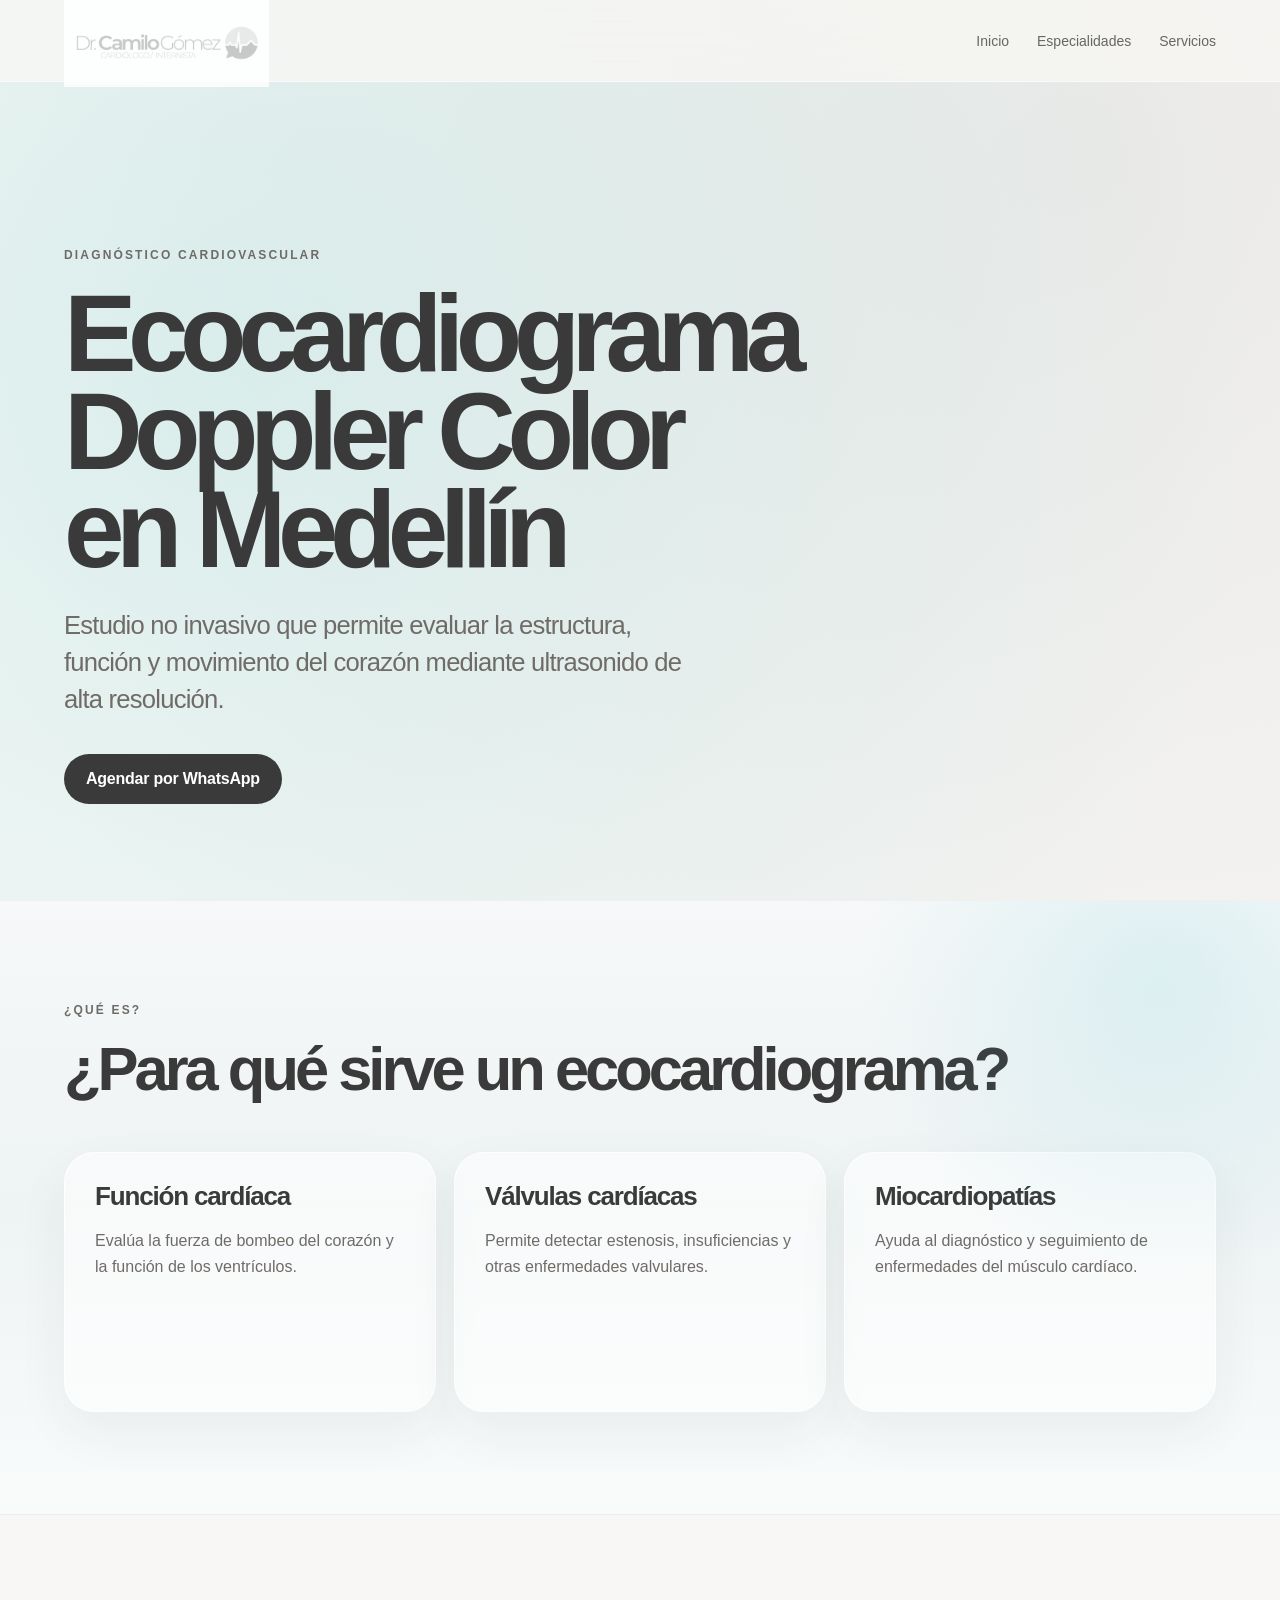
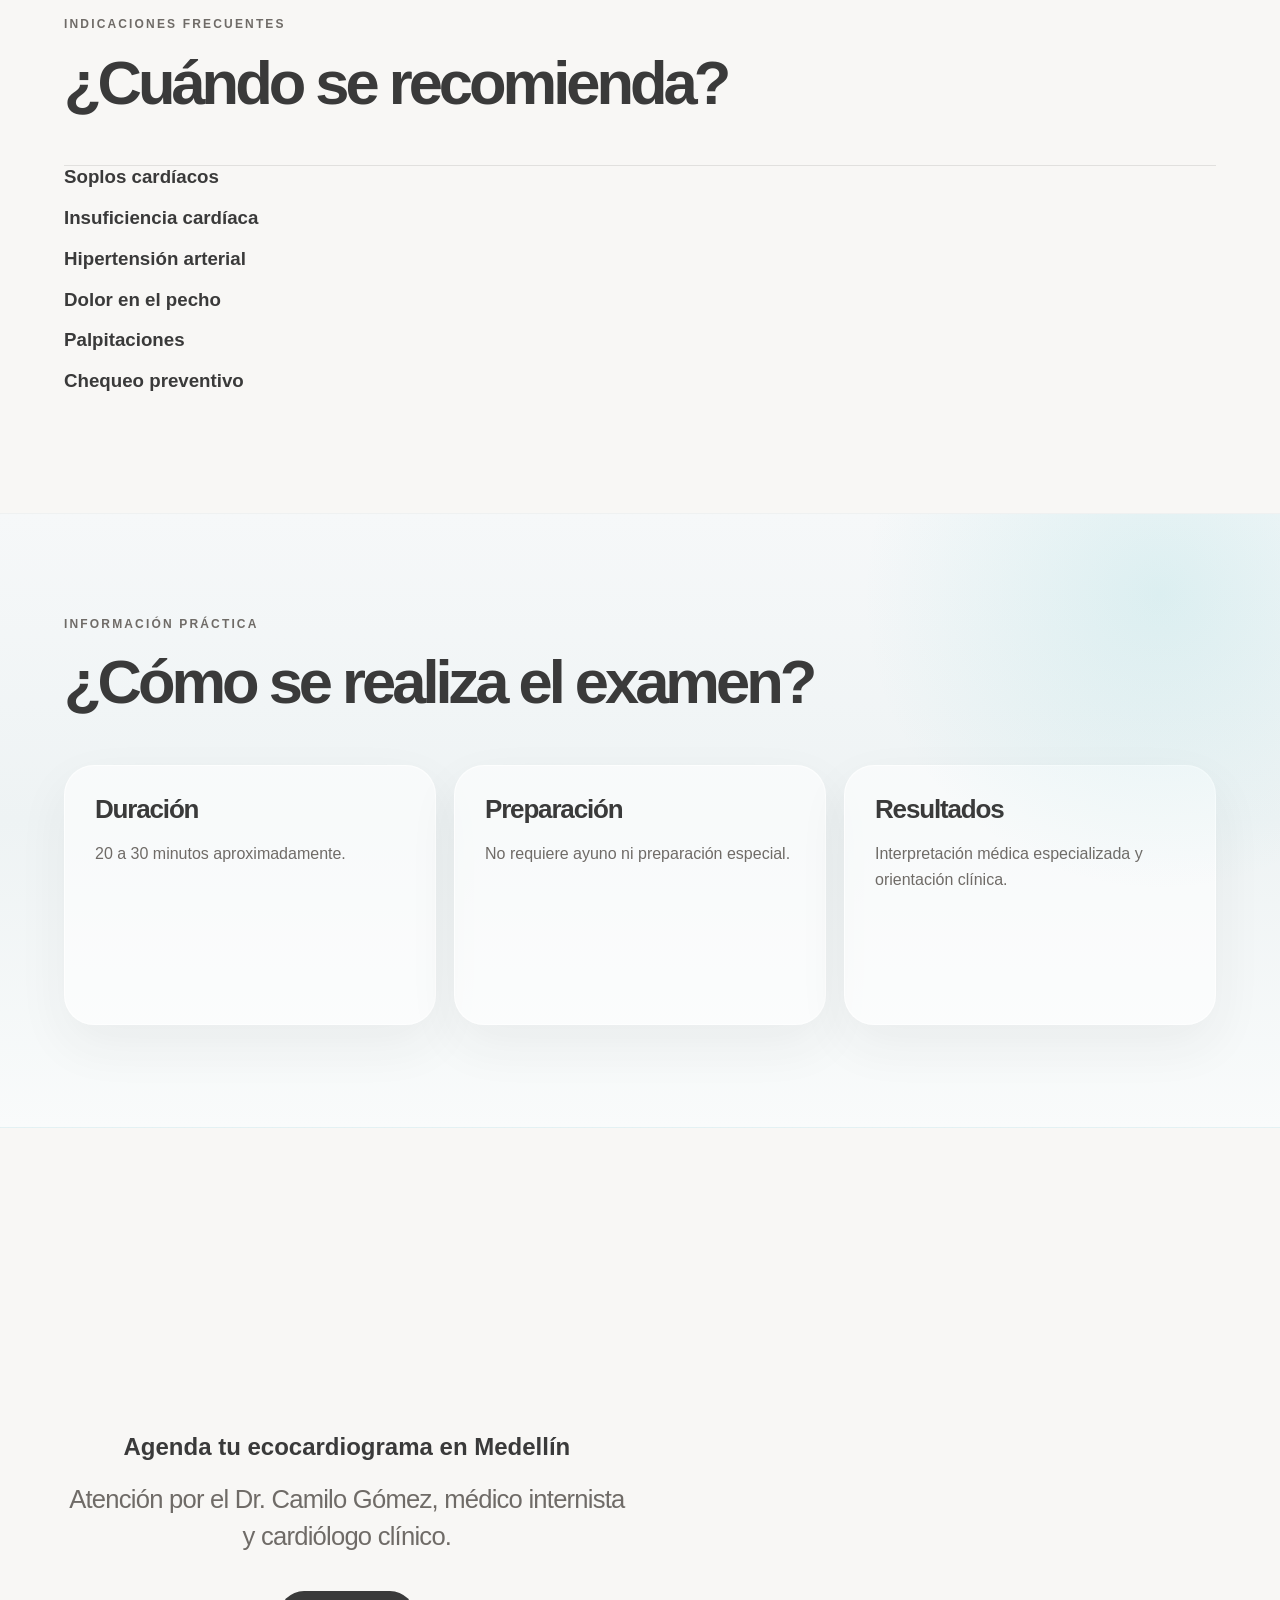
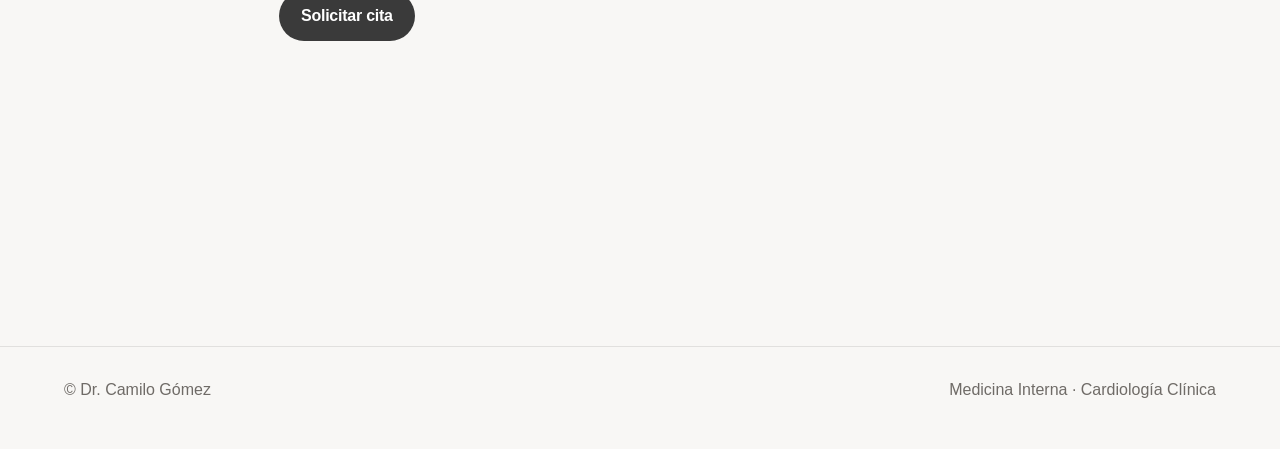
==== ecocardiograma-medellin/index.html @ d96308d3 "Agrega pagina de ecocardiograma" ====
<!DOCTYPE html>
<html lang="es">
<head>
  <meta charset="UTF-8">
  <meta name="viewport" content="width=device-width, initial-scale=1.0">

  <title>Ecocardiograma en Medellín | Dr. Camilo Gómez</title>
  <meta name="description"
        content="Ecocardiograma Doppler Color en Medellín realizado por el Dr. Camilo Gómez, cardiólogo clínico. Evaluación integral de la estructura y función del corazón.">

  <link rel="stylesheet" href="../styles.css">
</head>

<body>

<header class="nav">
  <a href="/" class="brand">
    <img src="../assets/logo-grafito.jpg" alt="Dr. Camilo Gómez">
  </a>

  <nav class="desktop-nav">
    <a href="/">Inicio</a>
    <a href="/#especialidades">Especialidades</a>
    <a href="/#servicios">Servicios</a>
  </nav>
</header>

<section class="hero" style="padding-top:160px;">
  <div class="hero-copy">
    <p class="eyebrow">Diagnóstico cardiovascular</p>

    <h1>Ecocardiograma Doppler Color en Medellín</h1>

    <p class="lead">
      Estudio no invasivo que permite evaluar la estructura, función y
      movimiento del corazón mediante ultrasonido de alta resolución.
    </p>

    <div class="hero-actions">
      <a href="https://wa.me/573052742623"
         class="btn primary"
         target="_blank">
        Agendar por WhatsApp
      </a>
    </div>
  </div>
</section>

<section class="leadership">
  <div class="section-head">
    <p class="eyebrow">¿Qué es?</p>
    <h2>¿Para qué sirve un ecocardiograma?</h2>
  </div>

  <div class="leadership-grid">

    <article class="info-card">
      <h3>Función cardíaca</h3>
      <p>
        Evalúa la fuerza de bombeo del corazón y la función de los ventrículos.
      </p>
    </article>

    <article class="info-card">
      <h3>Válvulas cardíacas</h3>
      <p>
        Permite detectar estenosis, insuficiencias y otras enfermedades valvulares.
      </p>
    </article>

    <article class="info-card">
      <h3>Miocardiopatías</h3>
      <p>
        Ayuda al diagnóstico y seguimiento de enfermedades del músculo cardíaco.
      </p>
    </article>

  </div>
</section>

<section class="specialties">
  <div class="section-head">
    <p class="eyebrow">Indicaciones frecuentes</p>
    <h2>¿Cuándo se recomienda?</h2>
  </div>

  <div class="specialty-list">

    <article class="specialty-card">
      <h3>Soplos cardíacos</h3>
    </article>

    <article class="specialty-card">
      <h3>Insuficiencia cardíaca</h3>
    </article>

    <article class="specialty-card">
      <h3>Hipertensión arterial</h3>
    </article>

    <article class="specialty-card">
      <h3>Dolor en el pecho</h3>
    </article>

    <article class="specialty-card">
      <h3>Palpitaciones</h3>
    </article>

    <article class="specialty-card">
      <h3>Chequeo preventivo</h3>
    </article>

  </div>
</section>

<section class="leadership">
  <div class="section-head">
    <p class="eyebrow">Información práctica</p>
    <h2>¿Cómo se realiza el examen?</h2>
  </div>

  <div class="leadership-grid">

    <article class="info-card">
      <h3>Duración</h3>
      <p>20 a 30 minutos aproximadamente.</p>
    </article>

    <article class="info-card">
      <h3>Preparación</h3>
      <p>No requiere ayuno ni preparación especial.</p>
    </article>

    <article class="info-card">
      <h3>Resultados</h3>
      <p>Interpretación médica especializada y orientación clínica.</p>
    </article>

  </div>
</section>

<section class="hero">
  <div class="hero-copy" style="text-align:center;">
    <h2>Agenda tu ecocardiograma en Medellín</h2>

    <p class="lead">
      Atención por el Dr. Camilo Gómez, médico internista y cardiólogo clínico.
    </p>

    <a href="https://wa.me/573052742623"
       class="btn primary"
       target="_blank">
      Solicitar cita
    </a>
  </div>
</section>

<footer class="footer">
  <p>© Dr. Camilo Gómez</p>
  <p>Medicina Interna · Cardiología Clínica</p>
</footer>

</body>
</html>
---- styles.css ----
:root {
  --ivory: #F8F7F5;
  --paper: #FCFBF8;
  --graphite: #3A3A3A;
  --soft: #6F6B67;
  --line: rgba(58, 58, 58, 0.12);
  --teal: #33C7C7;
  --teal-soft: rgba(51, 199, 199, 0.22);
  --shadow: 0 34px 90px rgba(38, 38, 38, 0.12);
}

* { box-sizing: border-box; }

html { scroll-behavior: smooth; }

body {
  margin: 0;
  font-family: -apple-system, BlinkMacSystemFont, "Inter", "Segoe UI", sans-serif;
  color: var(--graphite);
  background:
    radial-gradient(circle at 18% 10%, rgba(51,199,199,.14), transparent 30%),
    radial-gradient(circle at 86% 4%, rgba(58,58,58,.07), transparent 34%),
    var(--ivory);
  overflow-x: hidden;
}

.grain {
  position: fixed;
  inset: 0;
  pointer-events: none;
  opacity: .032;
  z-index: 40;
  background-image: url("data:image/svg+xml,%3Csvg viewBox='0 0 180 180' xmlns='http://www.w3.org/2000/svg'%3E%3Cfilter id='n'%3E%3CfeTurbulence type='fractalNoise' baseFrequency='.75' numOctaves='3' stitchTiles='stitch'/%3E%3C/filter%3E%3Crect width='100%25' height='100%25' filter='url(%23n)'/%3E%3C/svg%3E");
}

.nav {
  position: sticky;
  top: 0;
  z-index: 30;
  height: 82px;
  padding: 0 clamp(22px, 5vw, 72px);
  display: flex;
  align-items: center;
  justify-content: space-between;
  backdrop-filter: blur(22px);
  background: rgba(248, 247, 245, .74);
  border-bottom: 1px solid rgba(255,255,255,.52);
}

.brand {
  display: block;
  width: clamp(160px, 16vw, 246px);
  opacity: .82;
}

.brand img {
  width: 100%;
  display: block;
}

.desktop-nav {
  display: flex;
  align-items: center;
  gap: 28px;
}

.desktop-nav a {
  color: var(--graphite);
  text-decoration: none;
  font-size: 14px;
  opacity: .76;
}

.desktop-nav a:hover { opacity: 1; }

.nav-cta {
  padding: 10px 16px;
  border-radius: 999px;
  background: var(--graphite);
  color: white !important;
  opacity: 1 !important;
}

.hero {
  min-height: calc(100vh - 82px);
  padding: clamp(42px, 7vw, 96px) clamp(22px, 5vw, 72px);
  display: grid;
  grid-template-columns: 1.04fr .96fr;
  gap: clamp(28px, 5vw, 80px);
  align-items: center;
}

.eyebrow {
  margin: 0 0 22px;
  color: var(--soft);
  font-size: 12px;
  line-height: 1.2;
  letter-spacing: .18em;
  text-transform: uppercase;
  font-weight: 760;
}

h1, h2, h3, p { margin-top: 0; }

h1 {
  max-width: 920px;
  margin-bottom: 28px;
  font-size: clamp(54px, 8.5vw, 116px);
  line-height: .9;
  letter-spacing: -.078em;
  font-weight: 680;
  text-wrap: balance;
}

.lead {
  max-width: 650px;
  color: var(--soft);
  font-size: clamp(19px, 2vw, 26px);
  line-height: 1.45;
  letter-spacing: -.03em;
  margin-bottom: 36px;
}

.hero-actions {
  display: flex;
  gap: 14px;
  flex-wrap: wrap;
}

.btn {
  min-height: 50px;
  padding: 0 22px;
  border-radius: 999px;
  display: inline-flex;
  align-items: center;
  justify-content: center;
  text-decoration: none;
  font-weight: 680;
  letter-spacing: -.015em;
  transition: transform .28s ease, box-shadow .28s ease, background .28s ease;
}

.btn:hover {
  transform: translateY(-2px);
  box-shadow: 0 18px 48px rgba(58,58,58,.12);
}

.primary {
  background: var(--graphite);
  color: white;
}

.secondary {
  color: var(--graphite);
  background: rgba(255,255,255,.68);
  border: 1px solid rgba(255,255,255,.7);
}

.large {
  min-height: 58px;
  padding: 0 30px;
}

.hero-orbit {
  position: relative;
  min-height: 570px;
  display: grid;
  place-items: center;
}

.aurora {
  position: absolute;
  width: min(42vw, 520px);
  aspect-ratio: 1;
  border-radius: 50%;
  background:
    radial-gradient(circle at 34% 28%, rgba(255,255,255,.86), transparent 18%),
    radial-gradient(circle at 70% 74%, rgba(51,199,199,.78), transparent 24%),
    linear-gradient(135deg, rgba(58,58,58,.94), rgba(51,199,199,.56), rgba(255,255,255,.52));
  box-shadow:
    inset -50px -60px 120px rgba(58,58,58,.20),
    0 48px 110px rgba(58,58,58,.15),
    0 24px 80px rgba(51,199,199,.18);
  filter: saturate(.98);
  animation: breathe 7.5s ease-in-out infinite;
}

.glass-card {
  position: relative;
  width: min(92%, 440px);
  padding: 34px;
  border-radius: 34px;
  background: rgba(255,255,255,.56);
  border: 1px solid rgba(255,255,255,.68);
  backdrop-filter: blur(30px);
  box-shadow: var(--shadow);
}

.glass-card p {
  color: var(--soft);
  font-size: 13px;
  font-weight: 720;
  margin-bottom: 14px;
}

.glass-card h2 {
  font-size: 36px;
  line-height: 1;
  letter-spacing: -.055em;
  font-weight: 670;
  margin-bottom: 32px;
}

.mini-grid {
  display: grid;
  grid-template-columns: repeat(3, 1fr);
  gap: 11px;
  padding-top: 18px;
  border-top: 1px solid var(--line);
}

.mini-grid span {
  color: var(--soft);
  font-size: 13px;
}

.doctor-section {
  padding: 9vw clamp(22px, 5vw, 72px);
  display: grid;
  grid-template-columns: .86fr 1.14fr;
  gap: clamp(30px, 6vw, 92px);
  align-items: center;
}

.doctor-image {
  min-height: 620px;
  border-radius: 42px;
  overflow: hidden;
  box-shadow: var(--shadow);
  background: #eee;
}

.doctor-image img {
  width: 100%;
  height: 100%;
  min-height: 620px;
  object-fit: cover;
  object-position: center top;
  display: block;
}

.doctor-copy h2,
.section-head h2,
.final-cta h2 {
  font-size: clamp(40px, 4.8vw, 64px);
  line-height: .94;
  letter-spacing: -.065em;
  font-weight: 670;
}

.doctor-copy p {
  max-width: 760px;
  color: var(--soft);
  font-size: 19px;
  line-height: 1.7;
}

.credentials {
  margin-top: 30px;
  display: flex;
  flex-wrap: wrap;
  gap: 10px;
}

.credentials span {
  padding: 10px 14px;
  border-radius: 999px;
  background: rgba(255,255,255,.64);
  border: 1px solid rgba(255,255,255,.7);
  color: var(--graphite);
  font-size: 14px;
}

.leadership,
.specialties,
.testimonials {
  padding: 8vw clamp(22px, 5vw, 72px);
}
.leadership {
  background: linear-gradient(
    180deg,
#f6f8f9 0%,
#eef3f4 50%,
#f9fbfb 100%
  );

  border-top: 1px solid rgba(58,58,58,.05);
  border-bottom: 1px solid rgba(73,190,198,.10);

  position: relative;
  overflow: hidden;
}

.leadership::before {
  content: "";
  position: absolute;
  top: -220px;
  right: -180px;
  width: 600px;
  height: 600px;

  background: radial-gradient(
    circle,
    rgba(73,190,198,.14) 0%,
    rgba(73,190,198,0) 70%
  );

  pointer-events: none;
}

.section-head {
  max-width: 1200px;
  margin-bottom: 54px;
}
.section-head > p:not(.eyebrow) {
  max-width: 1000px;
  margin-top: 18px;
  font-size: 18px;
  line-height: 1.8;
  color: var(--soft);
  font-weight: 400;
}
.leadership-grid,
.testimonial-grid {
  display: grid;
  grid-template-columns: repeat(3, 1fr);
  gap: 18px;
}

.info-card,
.testimonial {
  min-height: 260px;
  padding: 30px;
  border-radius: 30px;
  background: rgba(255,255,255,.58);
  border: 1px solid rgba(255,255,255,.68);
  box-shadow: 0 20px 52px rgba(58,58,58,.06);
}
.info-card {
  transition: transform .35s ease, box-shadow .35s ease, background .35s ease;
  cursor: default;
}

.info-card:hover {
  transform: translateY(-6px) scale(1.025);
  background: rgba(255,255,255,.78);
  box-shadow: 0 30px 80px rgba(58,58,58,.12);
  border-color: rgba(73,190,198,.25);
}

.info-card h3 {
  font-size: 26px;
  line-height: 1.05;
  letter-spacing: -.045em;
  margin-bottom: 18px;
}

.info-card p,
.specialty p,
.testimonial p {
  color: var(--soft);
  line-height: 1.65;
}

.specialty-list {
  border-top: 1px solid var(--line);
}

..specialty {
  display: grid;
  grid-template-columns: 70px minmax(360px, 0.9fr) minmax(420px, 1.1fr);
  gap: 34px;
  align-items: start;
  padding: 46px 28px;
  border-bottom: 1px solid var(--line);
  border-radius: 28px;
  transition: transform .35s ease, box-shadow .35s ease, background .35s ease;
  cursor: default;
}
.specialty:hover {
  transform: translateY(-10px) scale(1.015);
  background: rgba(255,255,255,.92);
  box-shadow: 0 32px 80px rgba(58,58,58,.12);
}
.specialty span {
  color: var(--teal);
  font-weight: 800;
}

.specialty h3 {
  font-size: clamp(28px, 3.6vw, 52px);
  line-height: 1;
  letter-spacing: -.055em;
  margin-bottom: 0;
}

.testimonial p {
  font-size: 22px;
  line-height: 1.35;
  letter-spacing: -.035em;
}

.testimonial footer {
  margin-top: 28px;
  color: var(--soft);
  font-size: 14px;
}

.final-cta {
  margin: 5vw clamp(22px, 5vw, 72px) 8vw;
  padding: clamp(50px, 8vw, 92px);
  text-align: center;
  border-radius: 46px;
  background:
    radial-gradient(circle at 50% 0%, rgba(51,199,199,.18), transparent 42%),
    rgba(255,255,255,.60);
  border: 1px solid rgba(255,255,255,.70);
  box-shadow: 0 22px 70px rgba(58,58,58,.08);
}

.final-cta h2 {
  max-width: 860px;
  margin-left: auto;
  margin-right: auto;
  margin-bottom: 34px;
}

.footer {
  padding: 34px clamp(22px, 5vw, 72px);
  display: flex;
  justify-content: space-between;
  gap: 20px;
  color: var(--soft);
  border-top: 1px solid var(--line);
}

.reveal {
  opacity: 0;
  transform: translateY(28px);
  transition: opacity .85s ease, transform .85s cubic-bezier(.2,.8,.2,1);
}

.reveal.visible {
  opacity: 1;
  transform: translateY(0);
}
.doctor-image.reveal {
  opacity: 0;
  transform: translateY(44px) scale(.96);
}

.doctor-image.reveal.visible {
  opacity: 1;
  transform: translateY(0) scale(1);
}

.delay-1 { transition-delay: .20s; }
.delay-2 { transition-delay: .50s; }
.delay-3 { transition-delay: .80s; }
.specialty.reveal.visible:hover {
  transform: translateY(-2px) scale(1.004);
  background: rgba(255,255,255,.80);
  box-shadow: 0 14px 32px rgba(58,58,58,.06);
}
@keyframes breathe {
  0%, 100% { transform: translateY(0) scale(1) rotate(0deg); }
  50% { transform: translateY(-20px) scale(1.025) rotate(3deg); }
}
.services {
  position: relative;
  padding: 8vw clamp(22px, 5vw, 72px);
}

.services-list {
  display: grid;
  grid-template-columns: repeat(2, 1fr);
  gap: 18px;
}

.service-item {
  display: flex;
  align-items: center;
  gap: 16px;
  padding: 22px 26px;
  border-radius: 24px;
  text-decoration: none;
  color: var(--graphite);
  background: rgba(255,255,255,.72);
  border: 1px solid rgba(58,58,58,.08);
  transition: transform .35s ease, box-shadow .35s ease, background .35s ease;
}

.service-icon {
  width: 44px;
  height: 44px;
  border-radius: 999px;
  background: rgba(73,190,198,.10);
  color: var(--teal);
  display: flex;
  align-items: center;
  justify-content: center;
  font-size: 30px;
  line-height: 1;
  transition: .35s ease;
}

.service-item p {
  margin: 0;
  font-size: 18px;
  font-weight: 600;
}

.service-item:hover {
  transform: translateY(-4px);
  background: rgba(255,255,255,.92);
  box-shadow: 0 20px 50px rgba(58,58,58,.08);
}
.service-item:hover .service-icon {
  transform: scale(1.08);
  background: rgba(73,190,198,.16);
  color: var(--graphite);
}

.service-item:hover .service-icon svg {
  stroke: var(--graphite);
  transform: scale(1.08);
}

.service-arrow {
  margin-left: auto;
  color: var(--teal);
  font-size: 26px;
  transition: transform .35s ease, color .35s ease;
  
}

.service-item:hover .service-arrow {
  transform: translateX(6px);
}

@media (max-width: 940px) {
  .services-list {
  grid-template-columns: 1fr;
  }
  .desktop-nav a:not(.nav-cta) { display: none; 
  }
  .hero,
  .doctor-section {
    grid-template-columns: 1fr;
  }
  .hero-orbit {
    min-height: 430px;
  }
  .aurora {
    width: min(82vw, 430px);
  }
  .leadership-grid,
  .testimonial-grid {
    grid-template-columns: 1fr;
  }
  .specialty {
    grid-template-columns: 1fr;
    gap: 10px;
  }
  .doctor-image,
  .doctor-image img {
    min-height: 520px;
  }
  .footer {
    flex-direction: column;
  }
}

@media (max-width: 560px) {
  .nav {
    padding: 0 18px;
    height: 74px;
  }
  .brand {
    width: 150px;
  }
  .hero {
    min-height: auto;
    padding: 52px 18px 70px;
  }
  h1 {
    font-size: 54px;
  }
  .lead {
    font-size: 19px;
  }
  .hero-actions {
    flex-direction: column;
  }
  .btn {
    width: 100%;
  }
  .doctor-section,
  .leadership,
  .specialties,
  .services {
  position: relative;
  padding: 8vw clamp(22px, 5vw, 72px);
}

.services-list {
  display: grid;
  grid-template-columns: repeat(2, 1fr);
  gap: 18px;
}

.service-item {
  display: flex;
  align-items: center;
  gap: 16px;
  padding: 22px 26px;
  border-radius: 24px;
  text-decoration: none;
  color: var(--graphite);
  background: rgba(255,255,255,.55);
  border: 1px solid rgba(255,255,255,.6);
  transition: all .35s ease;
}

.service-item span {
  font-size: 26px;
}

.service-item p {
  margin: 0;
  font-size: 18px;
  font-weight: 600;
}

.service-item:hover {
  transform: translateY(-4px);
  background: rgba(255,255,255,.82);
  box-shadow: 0 20px 50px rgba(58,58,58,.08);
}
  .testimonials {
    padding-left: 18px;
    padding-right: 18px;
  }
  .doctor-image,
  .doctor-image img {
    min-height: 460px;
  }
  .final-cta {
    margin-left: 18px;
    margin-right: 18px;
    border-radius: 32px;
  }
}
.service-icon {
  width: 28px;
  height: 28px;
  display: flex;
  align-items: center;
  justify-content: center;
  color: var(--graphite);
  flex-shrink: 0;
}

.service-icon svg {
  display: block;
  width: 24px;
  height: 24px;
  stroke: currentColor;
}
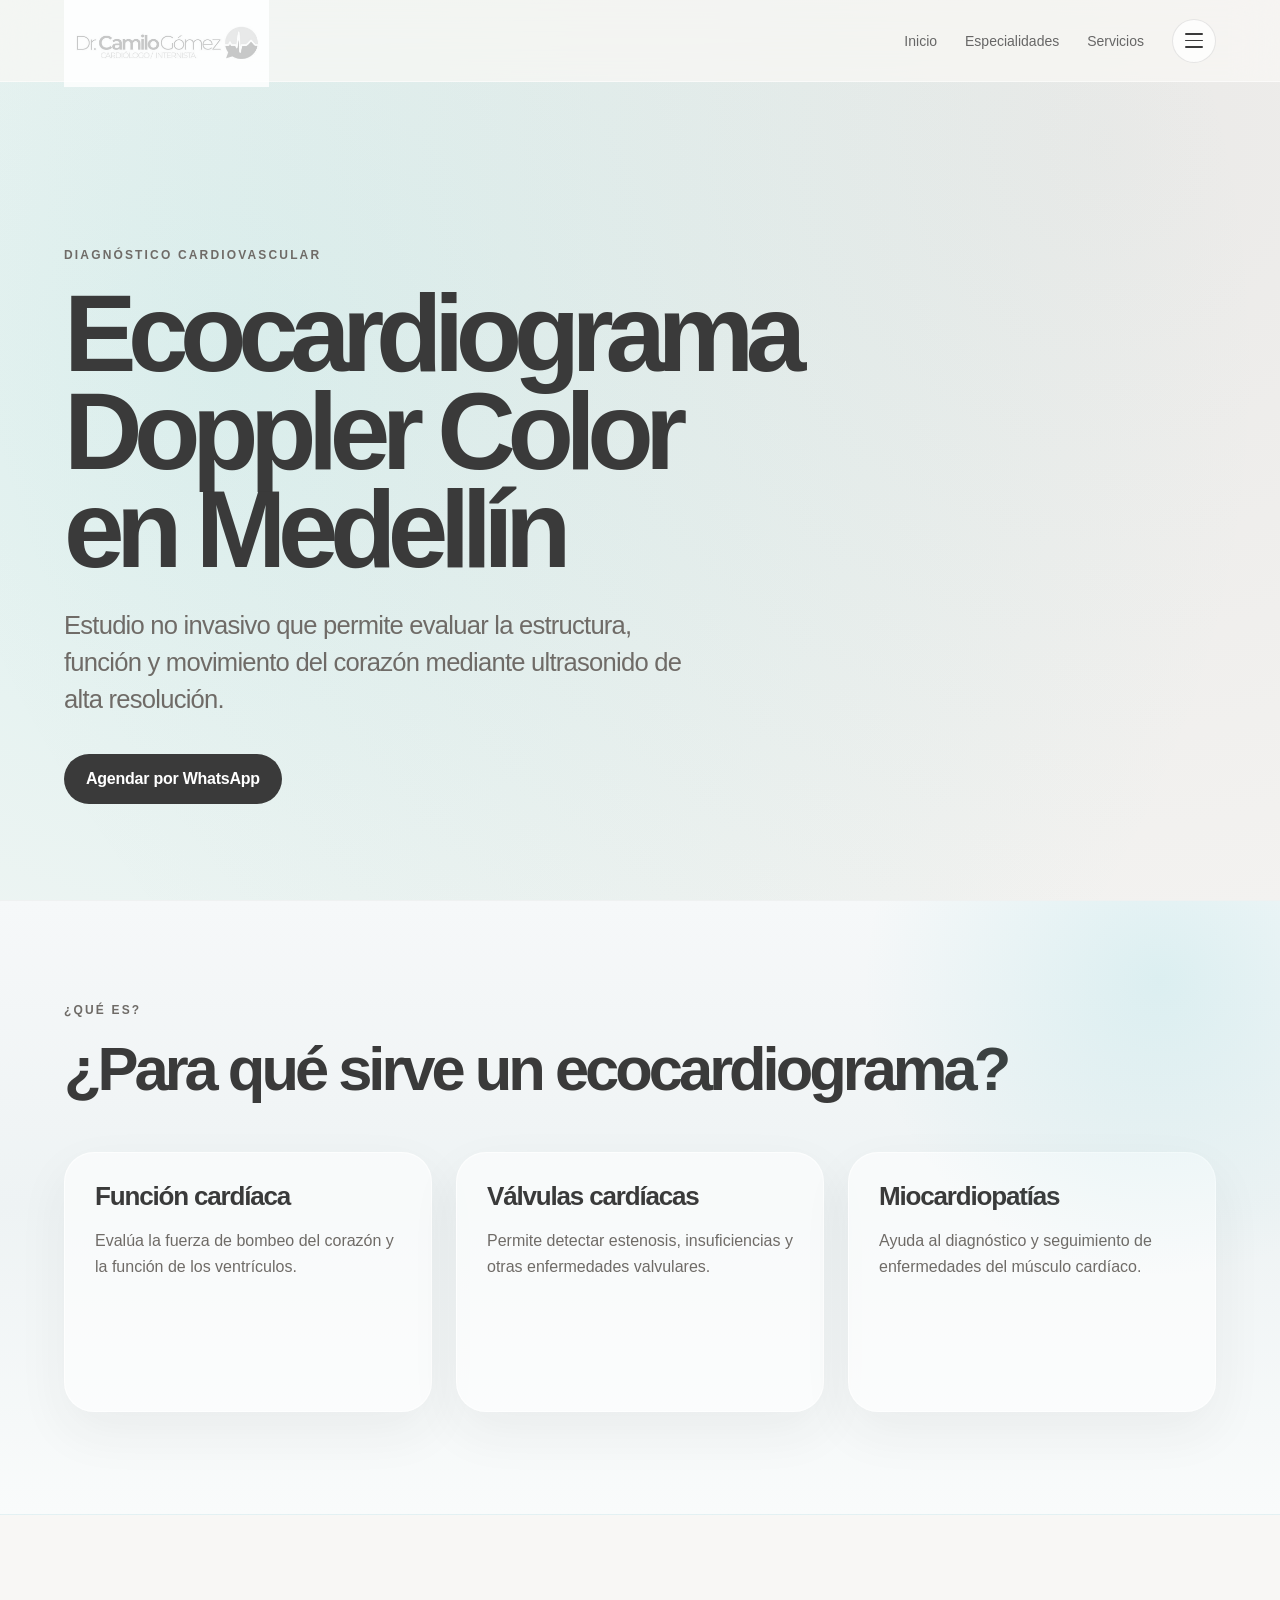
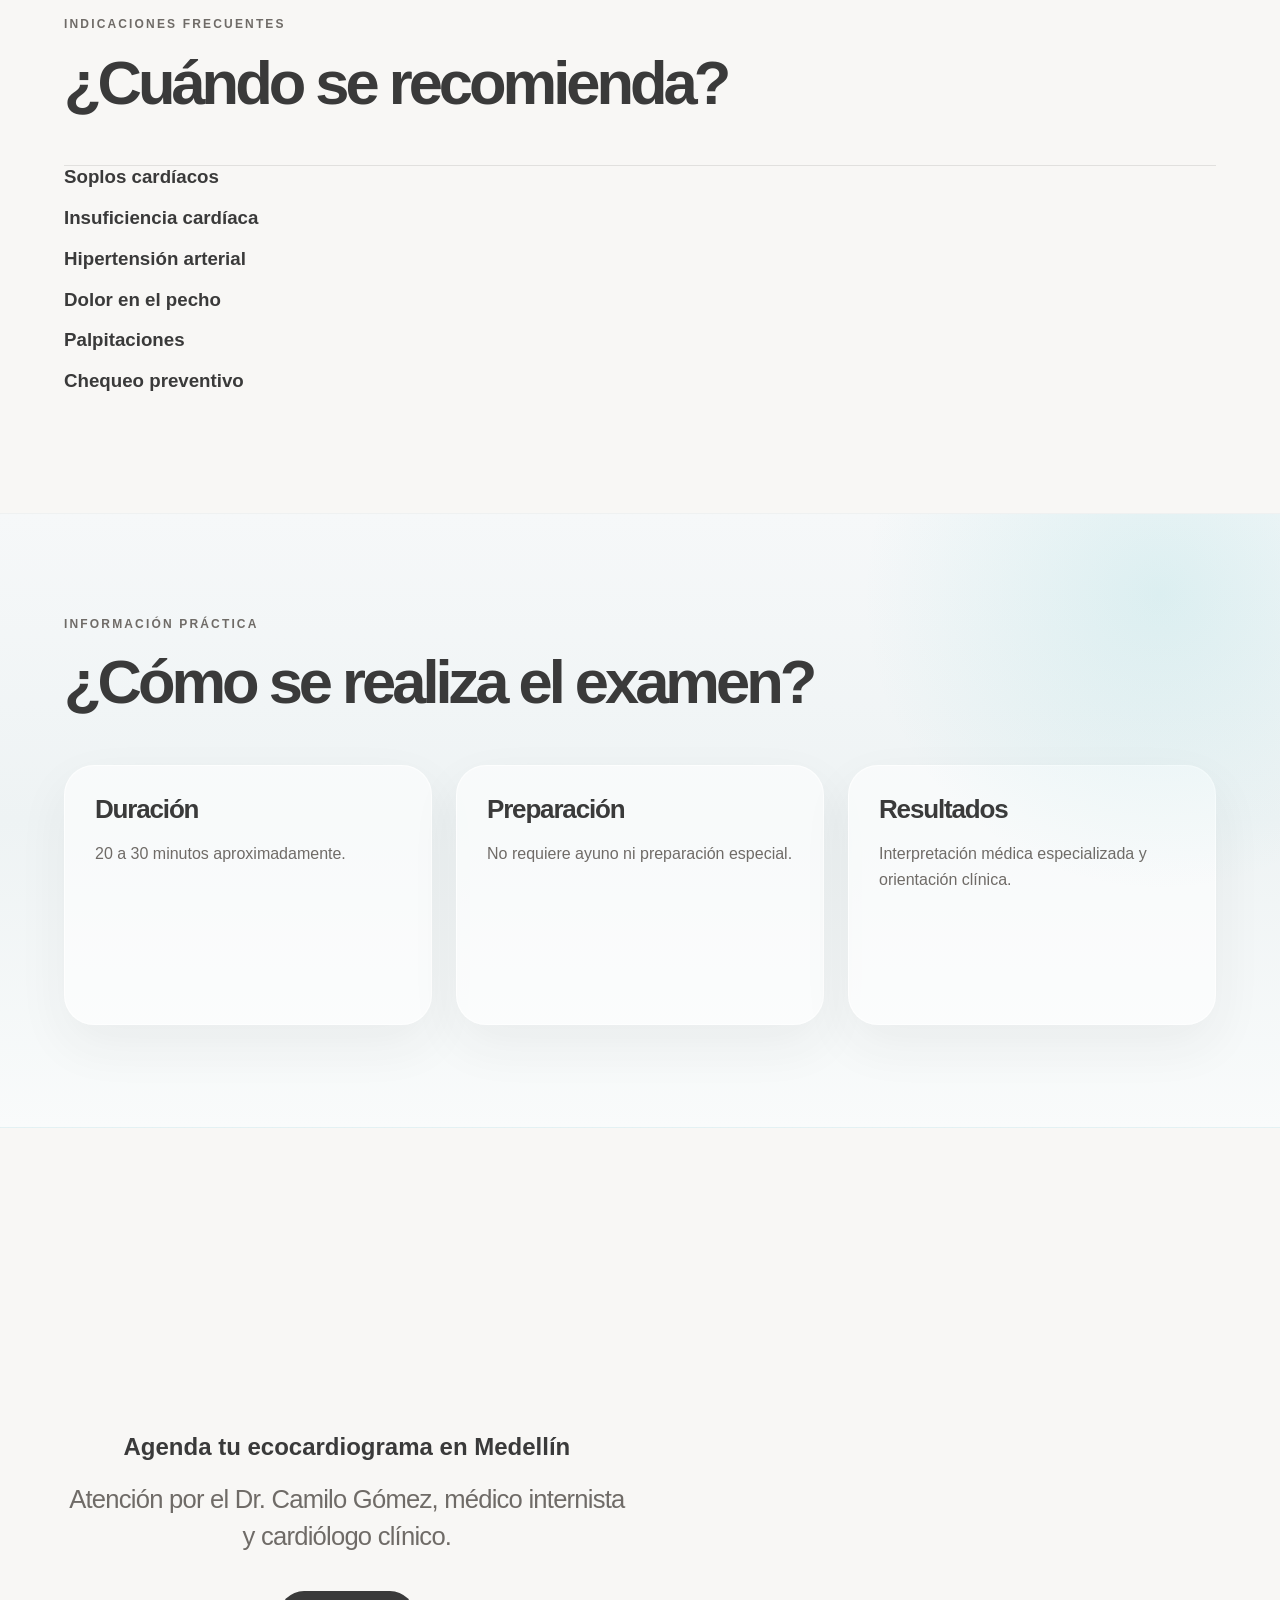
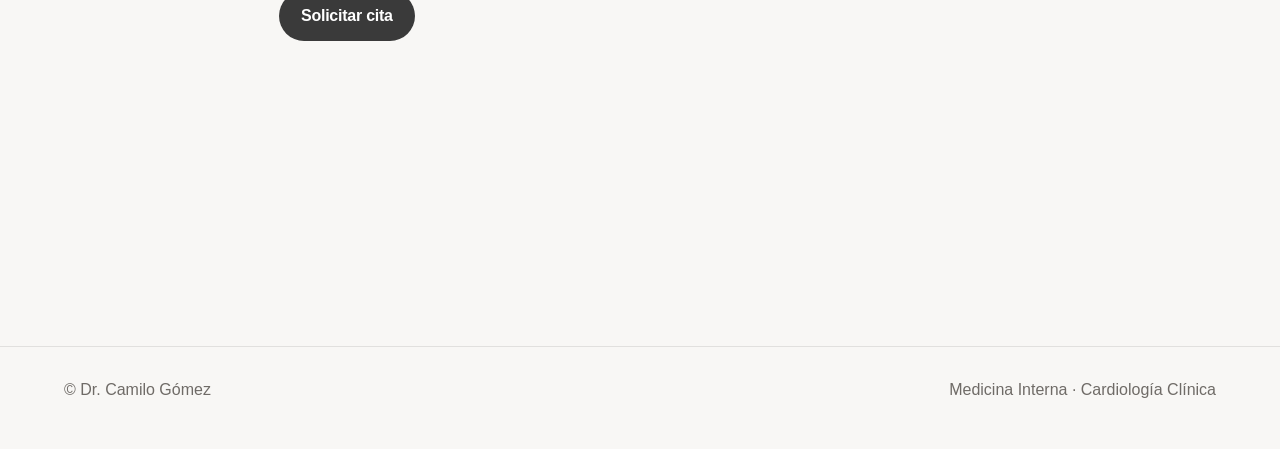
==== commit 05a21722: "Menú lateral de tres rayitas en todas las páginas" ====
--- a/ecocardiograma-medellin/index.html
+++ b/ecocardiograma-medellin/index.html
@@ -160,5 +160,6 @@
   <p>Medicina Interna · Cardiología Clínica</p>
 </footer>
 
+<script src="/menu.js" defer></script>
 </body>
 </html>
--- a/styles.css
+++ b/styles.css
@@ -330,11 +330,11 @@
   color: var(--soft);
   font-weight: 400;
 }
-.leadership-grid,
-.testimonial-grid {
-  display: grid;
-  grid-template-columns: repeat(3, 1fr);
-  gap: 18px;
+.leadership-grid {
+    display: grid;
+    grid-template-columns: repeat(3, minmax(0, 1fr));
+    gap: 24px;
+    align-items: stretch;
 }
 
 .info-card,
@@ -376,7 +376,7 @@
   border-top: 1px solid var(--line);
 }
 
-..specialty {
+.specialty {
   display: grid;
   grid-template-columns: 70px minmax(360px, 0.9fr) minmax(420px, 1.1fr);
   gap: 34px;
@@ -676,4 +676,67 @@
   width: 24px;
   height: 24px;
   stroke: currentColor;
-}+}
+@media (max-width: 900px) {
+    .leadership-grid {
+        grid-template-columns: 1fr;
+    }
+}
+.footer a {
+  color: inherit;
+  text-decoration: underline;
+  text-underline-offset: 3px;
+}
+.footer p:last-child {
+  text-align: right;
+}
+@media (max-width: 760px) {
+  .footer { flex-direction: column; }
+  .footer p:last-child { text-align: left; }
+}
+@media (max-width: 940px) {
+  .services-list { grid-template-columns: minmax(0, 1fr); }
+  .service-item p { min-width: 0; }
+}
+
+/* ===== Menú lateral (tres rayitas) ===== */
+.menu-toggle {
+  width: 44px; height: 44px;
+  display: inline-flex; flex-direction: column; justify-content: center; align-items: center; gap: 5px;
+  border: 1px solid var(--line); border-radius: 999px;
+  background: rgba(255,255,255,.7); cursor: pointer; padding: 0;
+}
+.menu-toggle span { display: block; width: 18px; height: 1.6px; background: var(--graphite); border-radius: 2px; }
+.menu-toggle:hover { background: #fff; }
+.menu-toggle:focus-visible, .menu-close:focus-visible, .menu-sheet a:focus-visible { outline: 2px solid var(--teal); outline-offset: 3px; }
+.menu-lock, .menu-lock body { overflow: hidden; }
+.menu-panel { position: fixed; inset: 0; z-index: 100; }
+.menu-backdrop { position: absolute; inset: 0; background: rgba(38,38,38,.28); opacity: 0; transition: opacity .25s ease; }
+.menu-sheet {
+  position: absolute; top: 0; right: 0; bottom: 0;
+  width: min(420px, 100%); overflow-y: auto;
+  padding: 22px 28px 32px;
+  background: var(--ivory);
+  box-shadow: -30px 0 80px rgba(38,38,38,.14);
+  transform: translateX(100%); transition: transform .25s ease;
+  display: flex; flex-direction: column;
+}
+.menu-panel.is-open .menu-backdrop { opacity: 1; }
+.menu-panel.is-open .menu-sheet { transform: translateX(0); }
+.menu-top { display: flex; justify-content: space-between; align-items: center; margin-bottom: 8px; }
+.menu-title { font-size: 12px; font-weight: 700; letter-spacing: .18em; text-transform: uppercase; color: var(--soft); }
+.menu-close { width: 44px; height: 44px; border: 1px solid var(--line); border-radius: 999px; background: #fff; font-size: 26px; line-height: 1; color: var(--graphite); cursor: pointer; }
+.menu-group { margin: 22px 0 6px; font-size: 12px; font-weight: 700; letter-spacing: .18em; text-transform: uppercase; color: #127A80; }
+.menu-sheet ul { list-style: none; margin: 0; padding: 0; }
+.menu-sheet li a {
+  display: block; padding: 11px 0; border-bottom: 1px solid var(--line);
+  color: var(--graphite); text-decoration: none; font-size: 17px; line-height: 1.3;
+}
+.menu-sheet li a:hover { color: #127A80; }
+.menu-sheet li a[aria-current="page"] { font-weight: 700; }
+.menu-foot { margin-top: auto; padding-top: 28px; display: flex; flex-direction: column; gap: 10px; }
+.menu-foot .menu-wa { text-align: center; }
+.menu-foot p { margin: 6px 0 0; color: var(--soft); font-size: 14px; line-height: 1.5; }
+.menu-maps { color: var(--graphite); font-size: 14px; }
+@media (prefers-reduced-motion: reduce) { .menu-sheet, .menu-backdrop { transition: none; } }
+@media (max-width: 560px) { .desktop-nav { gap: 10px; } }
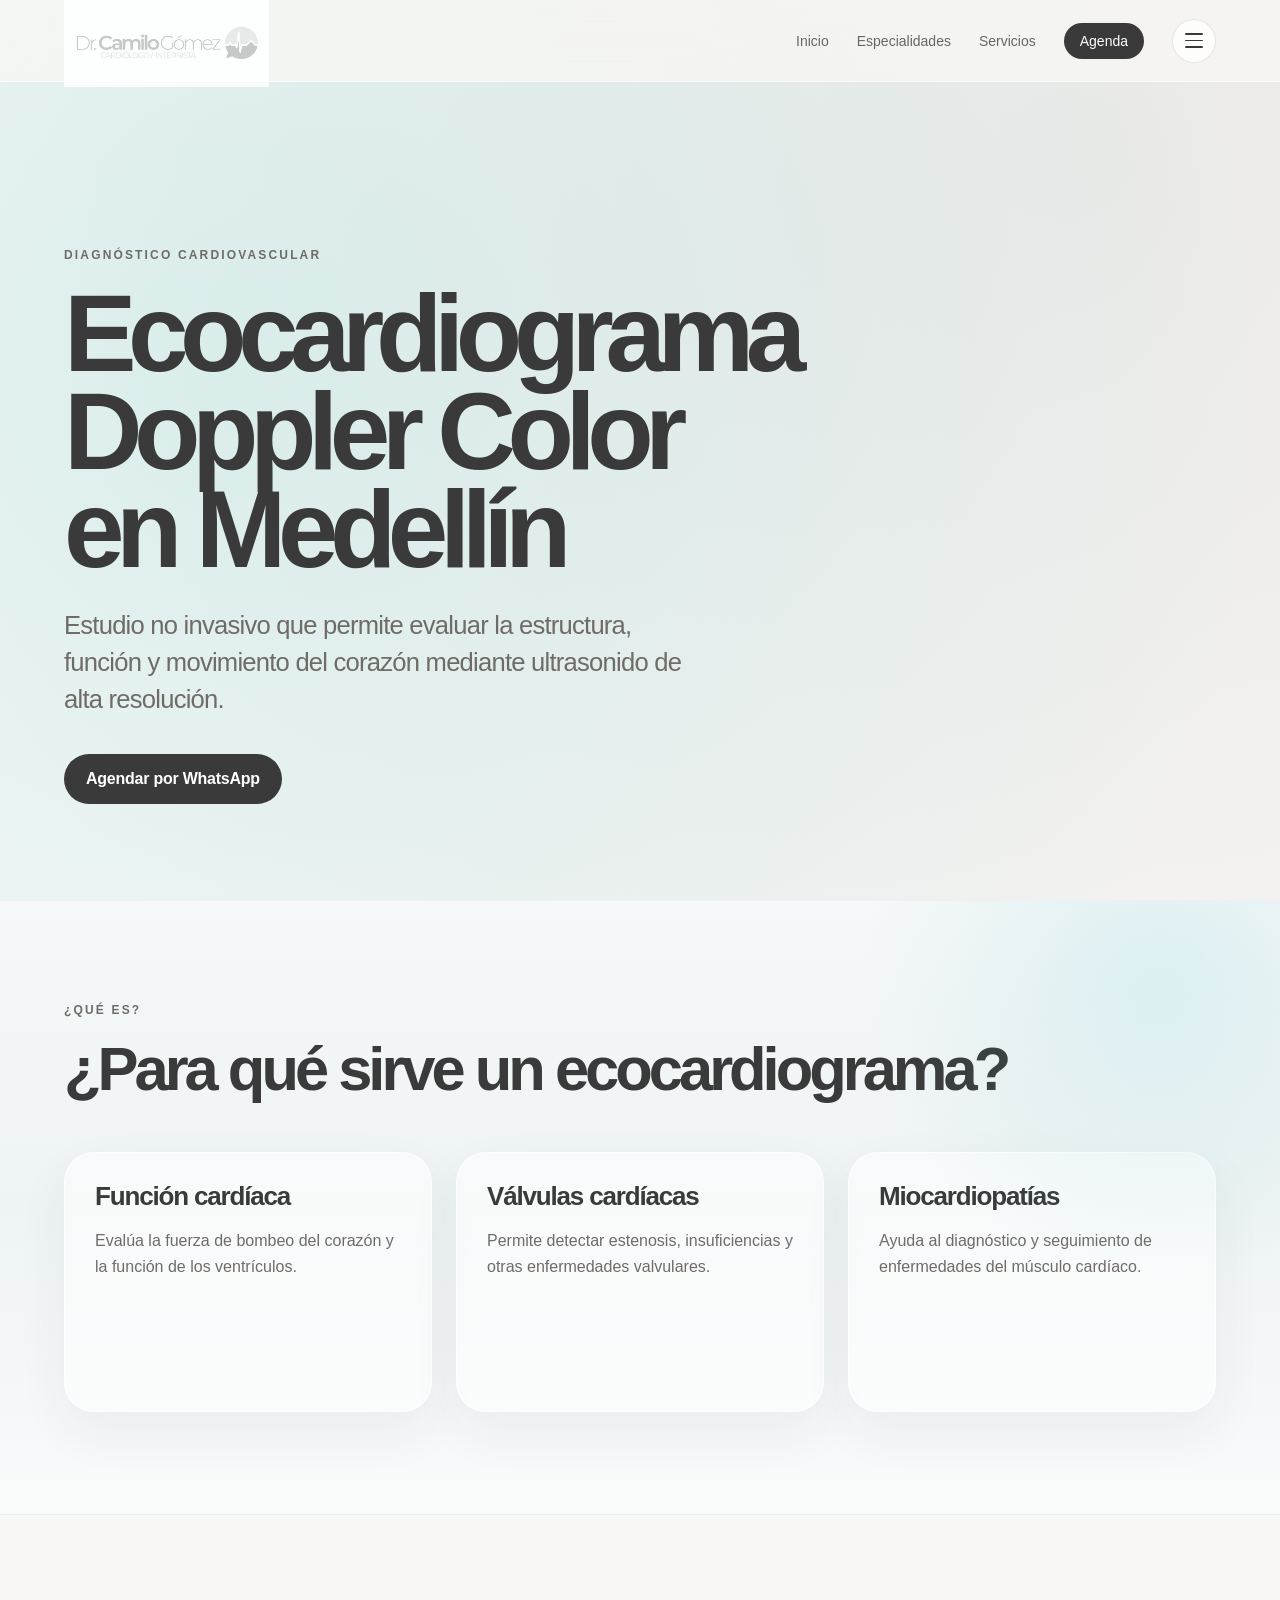
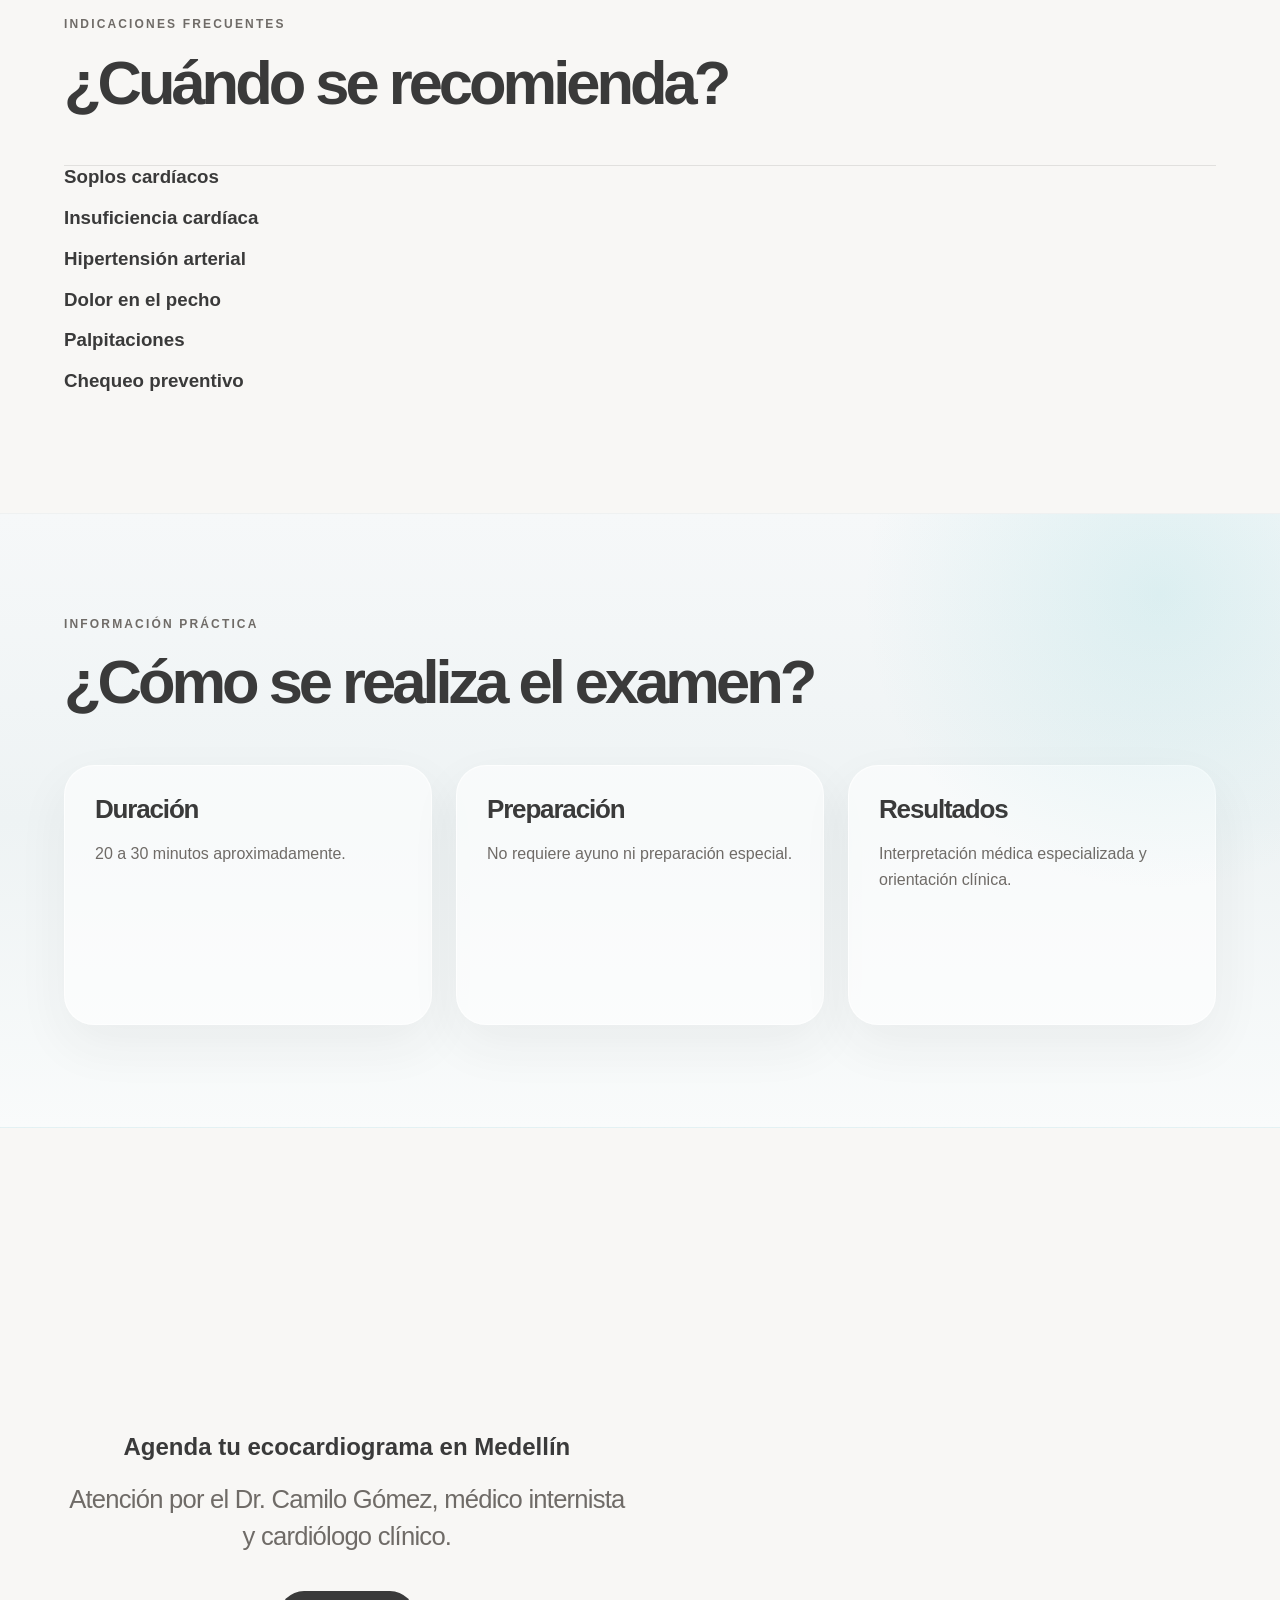
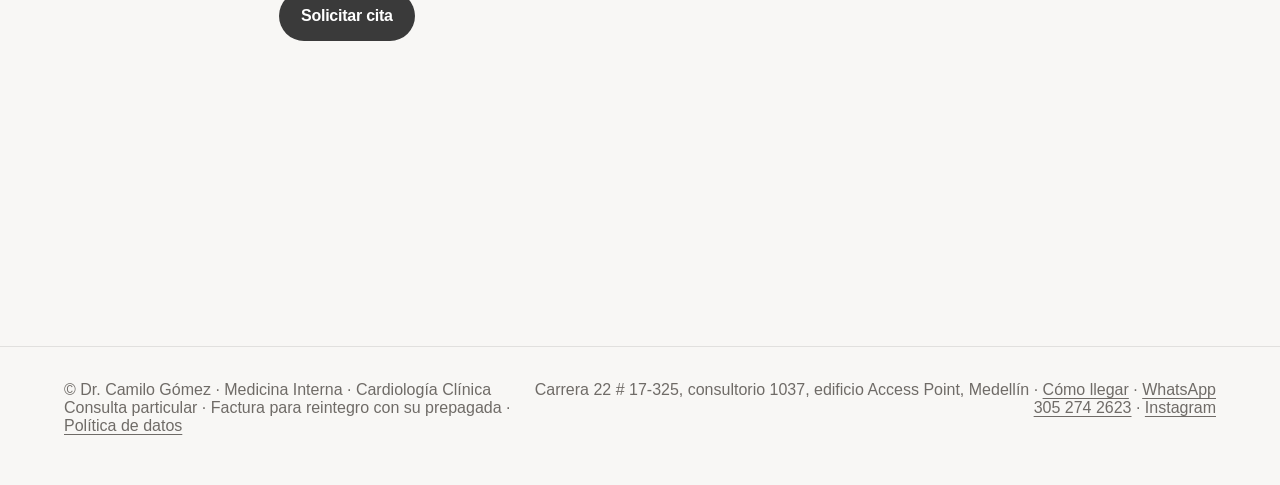
==== commit 5e83bbe9: "Formación, consulta particular, política de datos, 404, medición de WhatsApp y arreglos en páginas d" ====
--- a/ecocardiograma-medellin/index.html
+++ b/ecocardiograma-medellin/index.html
@@ -1,17 +1,36 @@
 <!DOCTYPE html>
 <html lang="es">
 <head>
+<!-- Google Tag Manager -->
+<script>(function(w,d,s,l,i){w[l]=w[l]||[];w[l].push({'gtm.start':
+new Date().getTime(),event:'gtm.js'});var f=d.getElementsByTagName(s)[0],
+j=d.createElement(s),dl=l!='dataLayer'?'&l='+l:'';j.async=true;j.src=
+'https://www.googletagmanager.com/gtm.js?id='+i+dl;f.parentNode.insertBefore(j,f);
+})(window,document,'script','dataLayer','GTM-WDCKLDJL');</script>
+<!-- End Google Tag Manager -->
   <meta charset="UTF-8">
   <meta name="viewport" content="width=device-width, initial-scale=1.0">
 
   <title>Ecocardiograma en Medellín | Dr. Camilo Gómez</title>
   <meta name="description"
         content="Ecocardiograma Doppler Color en Medellín realizado por el Dr. Camilo Gómez, cardiólogo clínico. Evaluación integral de la estructura y función del corazón.">
+  <link rel="canonical" href="https://www.drcamilogomez.com/ecocardiograma-medellin">
+  <link rel="icon" href="/assets/isotipo-grafito.jpg">
+  <meta property="og:type" content="website">
+  <meta property="og:locale" content="es_CO">
+  <meta property="og:title" content="Ecocardiograma en Medellín | Dr. Camilo Gómez">
+  <meta property="og:description" content="Ecocardiograma Doppler Color en Medellín realizado por el Dr. Camilo Gómez, cardiólogo clínico. Evaluación integral de la estructura y función del corazón.">
+  <meta property="og:url" content="https://www.drcamilogomez.com/ecocardiograma-medellin">
+  <meta property="og:image" content="https://www.drcamilogomez.com/assets/camilo-traje.jpg">
 
-  <link rel="stylesheet" href="../styles.css">
+  <link rel="stylesheet" href="../styles.css?v=20261009g">
 </head>
 
 <body>
+<!-- Google Tag Manager (noscript) -->
+<noscript><iframe src="https://www.googletagmanager.com/ns.html?id=GTM-WDCKLDJL"
+height="0" width="0" style="display:none;visibility:hidden"></iframe></noscript>
+<!-- End Google Tag Manager (noscript) -->
 
 <header class="nav">
   <a href="/" class="brand">
@@ -22,6 +41,7 @@
     <a href="/">Inicio</a>
     <a href="/#especialidades">Especialidades</a>
     <a href="/#servicios">Servicios</a>
+    <a class="nav-cta" href="https://wa.me/573052742623?text=Hola%20Dr.%20Camilo%2C%20quiero%20agendar%20el%20Ecocardiograma%20Doppler%20Color." target="_blank" rel="noopener">Agenda</a>
   </nav>
 </header>
 
@@ -37,9 +57,7 @@
     </p>
 
     <div class="hero-actions">
-      <a href="https://wa.me/573052742623"
-         class="btn primary"
-         target="_blank">
+      <a href="https://wa.me/573052742623?text=Hola%20Dr.%20Camilo%2C%20quiero%20agendar%20el%20Ecocardiograma%20Doppler%20Color." class="btn primary" target="_blank" rel="noopener">
         Agendar por WhatsApp
       </a>
     </div>
@@ -147,19 +165,17 @@
       Atención por el Dr. Camilo Gómez, médico internista y cardiólogo clínico.
     </p>
 
-    <a href="https://wa.me/573052742623"
-       class="btn primary"
-       target="_blank">
+    <a href="https://wa.me/573052742623?text=Hola%20Dr.%20Camilo%2C%20quiero%20agendar%20el%20Ecocardiograma%20Doppler%20Color." class="btn primary" target="_blank" rel="noopener">
       Solicitar cita
     </a>
   </div>
 </section>
 
 <footer class="footer">
-  <p>© Dr. Camilo Gómez</p>
-  <p>Medicina Interna · Cardiología Clínica</p>
+  <p>© Dr. Camilo Gómez · Medicina Interna · Cardiología Clínica<br>Consulta particular · Factura para reintegro con su prepagada · <a href="/politica-de-datos">Política de datos</a></p>
+  <p>Carrera 22 # 17-325, consultorio 1037, edificio Access Point, Medellín · <a href="https://www.google.com/maps/search/?api=1&query=Dr%20Camilo%20G%C3%B3mez%20Cardi%C3%B3logo%2C%20Medell%C3%ADn" target="_blank" rel="noopener">Cómo llegar</a> · <a href="https://wa.me/573052742623?text=Hola%20Dr.%20Camilo%2C%20vengo%20de%20su%20p%C3%A1gina%20web." target="_blank" rel="noopener">WhatsApp 305 274 2623</a> · <a href="https://www.instagram.com/cardiologocamilogomez/" target="_blank" rel="noopener">Instagram</a></p>
 </footer>
 
-<script src="/menu.js" defer></script>
+<script src="/menu.js?v=20261009g" defer></script>
 </body>
 </html>
--- a/styles.css
+++ b/styles.css
@@ -699,44 +699,43 @@
   .service-item p { min-width: 0; }
 }
 
-/* ===== Menú lateral (tres rayitas) ===== */
-.menu-toggle {
-  width: 44px; height: 44px;
-  display: inline-flex; flex-direction: column; justify-content: center; align-items: center; gap: 5px;
-  border: 1px solid var(--line); border-radius: 999px;
-  background: rgba(255,255,255,.7); cursor: pointer; padding: 0;
-}
-.menu-toggle span { display: block; width: 18px; height: 1.6px; background: var(--graphite); border-radius: 2px; }
-.menu-toggle:hover { background: #fff; }
-.menu-toggle:focus-visible, .menu-close:focus-visible, .menu-sheet a:focus-visible { outline: 2px solid var(--teal); outline-offset: 3px; }
-.menu-lock, .menu-lock body { overflow: hidden; }
-.menu-panel { position: fixed; inset: 0; z-index: 100; }
-.menu-backdrop { position: absolute; inset: 0; background: rgba(38,38,38,.28); opacity: 0; transition: opacity .25s ease; }
-.menu-sheet {
-  position: absolute; top: 0; right: 0; bottom: 0;
-  width: min(420px, 100%); overflow-y: auto;
-  padding: 22px 28px 32px;
-  background: var(--ivory);
-  box-shadow: -30px 0 80px rgba(38,38,38,.14);
-  transform: translateX(100%); transition: transform .25s ease;
-  display: flex; flex-direction: column;
-}
-.menu-panel.is-open .menu-backdrop { opacity: 1; }
-.menu-panel.is-open .menu-sheet { transform: translateX(0); }
-.menu-top { display: flex; justify-content: space-between; align-items: center; margin-bottom: 8px; }
-.menu-title { font-size: 12px; font-weight: 700; letter-spacing: .18em; text-transform: uppercase; color: var(--soft); }
-.menu-close { width: 44px; height: 44px; border: 1px solid var(--line); border-radius: 999px; background: #fff; font-size: 26px; line-height: 1; color: var(--graphite); cursor: pointer; }
-.menu-group { margin: 22px 0 6px; font-size: 12px; font-weight: 700; letter-spacing: .18em; text-transform: uppercase; color: #127A80; }
-.menu-sheet ul { list-style: none; margin: 0; padding: 0; }
-.menu-sheet li a {
-  display: block; padding: 11px 0; border-bottom: 1px solid var(--line);
-  color: var(--graphite); text-decoration: none; font-size: 17px; line-height: 1.3;
-}
-.menu-sheet li a:hover { color: #127A80; }
-.menu-sheet li a[aria-current="page"] { font-weight: 700; }
-.menu-foot { margin-top: auto; padding-top: 28px; display: flex; flex-direction: column; gap: 10px; }
-.menu-foot .menu-wa { text-align: center; }
-.menu-foot p { margin: 6px 0 0; color: var(--soft); font-size: 14px; line-height: 1.5; }
-.menu-maps { color: var(--graphite); font-size: 14px; }
-@media (prefers-reduced-motion: reduce) { .menu-sheet, .menu-backdrop { transition: none; } }
-@media (max-width: 560px) { .desktop-nav { gap: 10px; } }
+
+#opiniones .hero-actions { display: flex; gap: 14px; }
+
+
+.ig-strip {
+  margin: 0 clamp(22px, 5vw, 72px);
+  padding: clamp(28px, 4vw, 44px) clamp(24px, 4vw, 52px);
+  display: flex; align-items: center; justify-content: space-between; gap: 24px; flex-wrap: wrap;
+  border-radius: 32px; background: rgba(255,255,255,.6); border: 1px solid rgba(255,255,255,.7);
+  box-shadow: 0 20px 52px rgba(58,58,58,.06);
+}
+.ig-strip h2 { font-size: clamp(24px, 2.6vw, 34px); line-height: 1.1; letter-spacing: -.04em; margin: 0; }
+.ig-btn { display: inline-flex; align-items: center; gap: 10px; }
+.ig-strip { flex-wrap: nowrap; }
+.ig-photo { width: clamp(120px, 14vw, 190px); height: auto; aspect-ratio: 600 / 719; object-fit: cover; border-radius: 24px; flex: none; }
+.ig-copy { flex: 1; min-width: 0; }
+.ig-copy p:not(.eyebrow) { margin: 12px 0 0; color: var(--soft); line-height: 1.6; max-width: 560px; }
+.ig-btn { flex: none; }
+@media (max-width: 760px) {
+  .ig-strip { flex-wrap: wrap; }
+  .ig-photo { width: 104px; }
+  .ig-copy { flex: 1 1 180px; }
+  .ig-btn { width: 100%; justify-content: center; }
+}
+
+.formacion { margin-top: 48px; padding: clamp(24px, 3vw, 40px); border-radius: 30px; background: rgba(255,255,255,.58); border: 1px solid rgba(255,255,255,.68); box-shadow: 0 20px 52px rgba(58,58,58,.06); position: relative; }
+.formacion ul { list-style: none; margin: 8px 0 0; padding: 0; }
+.formacion li { display: grid; grid-template-columns: minmax(0, 1fr) minmax(0, 1.4fr); gap: 20px; padding: 16px 0; border-bottom: 1px solid var(--line); }
+.formacion li:last-child { border-bottom: 0; }
+.formacion strong { font-weight: 650; letter-spacing: -.02em; }
+.formacion span { color: var(--soft); }
+.consulta-note { margin: 28px 0 0; padding: 20px 24px; border-radius: 22px; background: rgba(51,199,199,.10); color: var(--graphite); line-height: 1.6; max-width: 900px; }
+.legal { max-width: 820px; margin: 0 auto; padding: 140px clamp(22px, 5vw, 72px) 80px; }
+.legal h1 { font-size: clamp(36px, 5vw, 56px); line-height: 1; }
+.legal h2 { font-size: 24px; margin: 36px 0 12px; letter-spacing: -.03em; }
+.legal p, .legal li { color: var(--soft); line-height: 1.7; }
+@media (max-width: 560px) {
+  h1 { font-size: clamp(40px, 11vw, 54px); }
+  .formacion li { grid-template-columns: 1fr; gap: 4px; }
+}
